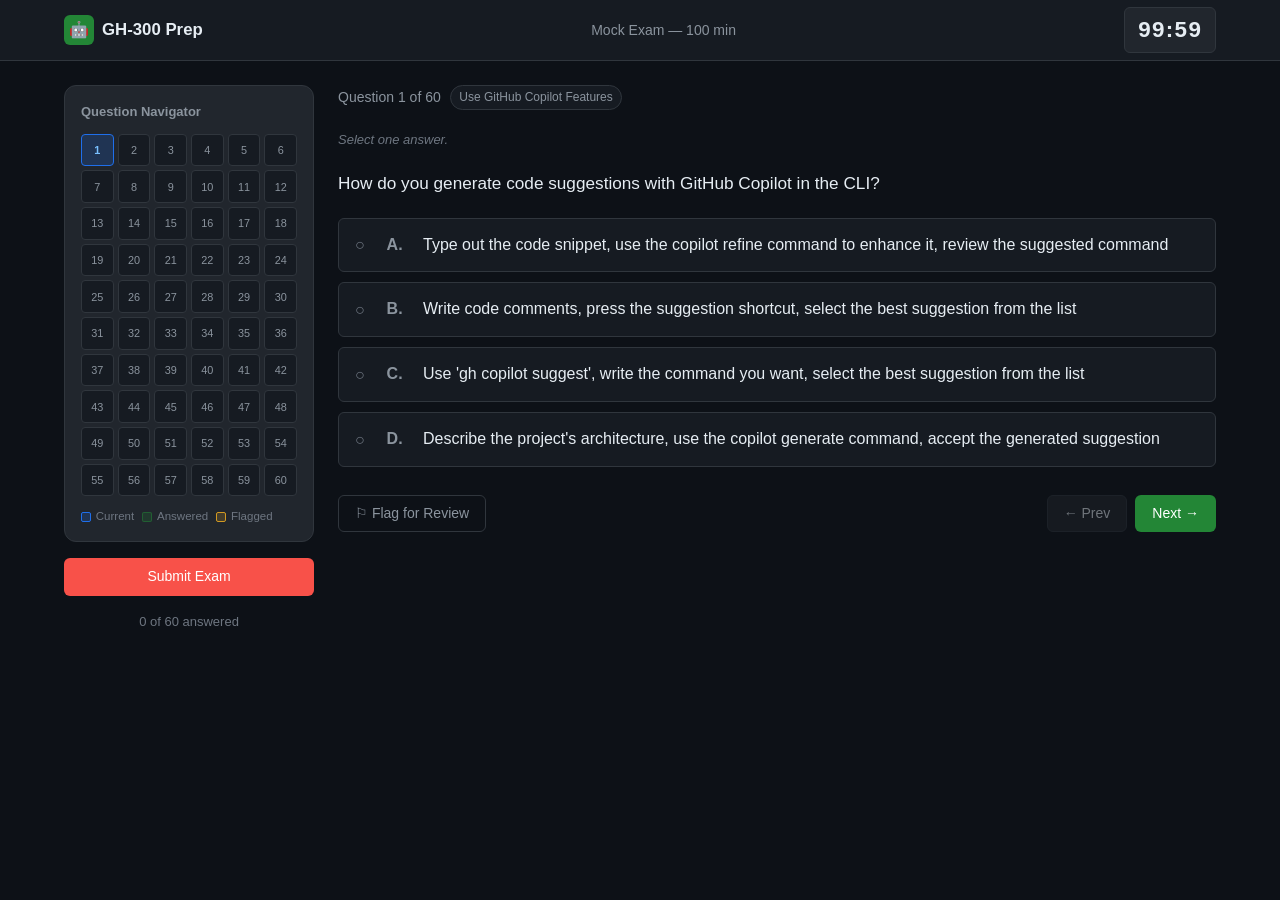
==== mock-exam.html @ 43407f2c "Initial commit: GH-300 study site with 123 questions" ====
<!DOCTYPE html>
<html lang="en">
<head>
  <meta charset="UTF-8">
  <meta name="viewport" content="width=device-width, initial-scale=1.0">
  <title>Mock Exam — GH-300 Prep</title>
  <link rel="icon" href="data:image/svg+xml,<svg xmlns='http://www.w3.org/2000/svg' viewBox='0 0 100 100'><text y='.9em' font-size='90'>🤖</text></svg>">
  <link rel="stylesheet" href="styles.css">
</head>
<body>

<header class="exam-header">
  <div class="container exam-header-inner">
    <a href="index.html" class="site-logo" onclick="return confirmLeave(event)">
      <div class="logo-icon">&#x1F916;</div>
      <span>GH-300 Prep</span>
    </a>
    <span style="font-size:0.875rem;color:var(--text-secondary);font-weight:500">Mock Exam — 100 min</span>
    <div class="exam-timer" id="timer">100:00</div>
  </div>
</header>

<div class="container">
  <div class="exam-layout">

    <!-- Sidebar -->
    <aside class="exam-sidebar">
      <div class="card" style="padding:1rem">
        <div style="font-size:0.8125rem;font-weight:600;color:var(--text-secondary)">Question Navigator</div>
        <div class="navigator-grid" id="nav-grid"></div>
        <div class="nav-legend">
          <div class="legend-item">
            <div class="legend-dot" style="background:rgba(31,111,235,0.2);border-color:var(--blue)"></div>Current
          </div>
          <div class="legend-item">
            <div class="legend-dot" style="background:rgba(35,134,54,0.2);border-color:rgba(35,134,54,0.5)"></div>Answered
          </div>
          <div class="legend-item">
            <div class="legend-dot" style="background:rgba(210,153,34,0.2);border-color:#d29922"></div>Flagged
          </div>
        </div>
      </div>
      <button class="btn btn-danger w-full" id="submit-btn" onclick="confirmSubmit()">Submit Exam</button>
      <div id="sidebar-progress" style="font-size:0.8125rem;color:var(--text-muted);text-align:center"></div>
    </aside>

    <!-- Question -->
    <main>
      <div id="question-container" class="question-area"></div>
    </main>

  </div>
</div>

<!-- Results Modal -->
<div class="modal-overlay hidden" id="results-modal">
  <div class="modal">
    <div class="modal-header">
      <span class="modal-title">Exam Results</span>
      <div style="display:flex;gap:0.75rem">
        <a href="index.html" class="btn btn-outline btn-sm">Home</a>
        <a href="mock-exam.html" class="btn btn-primary btn-sm">Retake</a>
      </div>
    </div>
    <div class="modal-body" id="results-body"></div>
  </div>
</div>

<script src="questions.js"></script>
<script>
// ── State ──────────────────────────────────────────────────
let examQuestions = [];
let userAnswers   = {};   // { index: number | number[] }
let flagged       = new Set();
let currentIndex  = 0;
let timeRemaining = 100 * 60;
let timerInterval = null;
let examFinished  = false;

// ── Init ───────────────────────────────────────────────────
window.addEventListener('DOMContentLoaded', () => {
  const qs = window.QUESTIONS || [];
  if (qs.length === 0) {
    document.getElementById('question-container').innerHTML =
      '<div class="empty-state"><div class="empty-state-icon">⚠️</div><p>No questions found. Make sure questions.js is present.</p></div>';
    return;
  }
  const shuffled = [...qs].sort(() => Math.random() - 0.5);
  examQuestions = shuffled.slice(0, Math.min(60, shuffled.length));
  buildNavigator();
  renderQuestion(0);
  startTimer();
});

// ── Timer ──────────────────────────────────────────────────
function startTimer() {
  updateTimerDisplay();
  timerInterval = setInterval(() => {
    timeRemaining--;
    updateTimerDisplay();
    if (timeRemaining <= 0) { clearInterval(timerInterval); submitExam(true); }
  }, 1000);
}

function updateTimerDisplay() {
  const m = Math.floor(timeRemaining / 60);
  const s = timeRemaining % 60;
  const el = document.getElementById('timer');
  el.textContent = `${String(m).padStart(2,'0')}:${String(s).padStart(2,'0')}`;
  el.classList.toggle('warning', timeRemaining <= 600);
}

// ── Navigator ──────────────────────────────────────────────
function buildNavigator() {
  const grid = document.getElementById('nav-grid');
  grid.innerHTML = examQuestions.map((_, i) =>
    `<button class="nav-box" id="nav-${i}" onclick="navigateTo(${i})">${i + 1}</button>`
  ).join('');
  updateNavigator();
}

function updateNavigator() {
  examQuestions.forEach((_, i) => {
    const box = document.getElementById(`nav-${i}`);
    if (!box) return;
    box.className = 'nav-box';
    const ans = userAnswers[i];
    const answered = ans !== undefined && ans !== null &&
      (typeof ans === 'number' || (Array.isArray(ans) && ans.length > 0));
    if (i === currentIndex) box.classList.add('current');
    if (answered)           box.classList.add('answered');
    if (flagged.has(i))     box.classList.add('flagged');
  });

  const answered = Object.values(userAnswers).filter(a =>
    a !== undefined && a !== null && (!Array.isArray(a) || a.length > 0)
  ).length;
  document.getElementById('sidebar-progress').textContent =
    `${answered} of ${examQuestions.length} answered`;
}

// ── Render Question ────────────────────────────────────────
function renderQuestion(index) {
  currentIndex = index;
  const q      = examQuestions[index];
  const isSingle = q.type === 'single';
  const answer   = userAnswers[index];

  const optionsHtml = q.options.map((opt, i) => {
    const letter = String.fromCharCode(65 + i);
    const selected = isSingle ? answer === i : (Array.isArray(answer) && answer.includes(i));
    return `<div class="option${selected ? ' selected' : ''}" onclick="selectAnswer(${index},${i})">
      <span class="option-marker">${isSingle ? (selected ? '●' : '○') : (selected ? '☑' : '☐')}</span>
      <span class="option-letter">${letter}.</span>
      <span class="option-text">${escHtml(opt)}</span>
    </div>`;
  }).join('');

  const isFlagged = flagged.has(index);
  document.getElementById('question-container').innerHTML = `
    <div class="question-meta">
      <span class="question-counter">Question ${index + 1} of ${examQuestions.length}</span>
      <span class="badge badge-muted">${escHtml(q.domain)}</span>
      ${isFlagged ? '<span class="badge badge-orange">⚑ Flagged</span>' : ''}
    </div>
    <p class="question-instruction">${isSingle ? 'Select one answer.' : 'Select all that apply.'}</p>
    <p class="question-text">${escHtml(q.question)}</p>
    <div class="options-list">${optionsHtml}</div>
    <div class="question-controls">
      <button class="btn btn-outline flag-btn${isFlagged ? ' flagged' : ''}" onclick="toggleFlag(${index})">
        ${isFlagged ? '⚑ Unflag' : '⚐ Flag for Review'}
      </button>
      <div style="display:flex;gap:0.5rem">
        <button class="btn btn-secondary" onclick="navigateTo(${index - 1})"${index === 0 ? ' disabled' : ''}>← Prev</button>
        ${index < examQuestions.length - 1
          ? `<button class="btn btn-primary" onclick="navigateTo(${index + 1})">Next →</button>`
          : `<button class="btn btn-primary" onclick="confirmSubmit()">Review &amp; Submit</button>`}
      </div>
    </div>`;

  updateNavigator();
  window.scrollTo({ top: 0, behavior: 'smooth' });
}

// ── Answer Selection ───────────────────────────────────────
function selectAnswer(qIndex, optIndex) {
  const q = examQuestions[qIndex];
  if (q.type === 'single') {
    userAnswers[qIndex] = optIndex;
  } else {
    if (!Array.isArray(userAnswers[qIndex])) userAnswers[qIndex] = [];
    const arr = userAnswers[qIndex];
    const pos = arr.indexOf(optIndex);
    if (pos === -1) arr.push(optIndex); else arr.splice(pos, 1);
  }
  renderQuestion(qIndex);
}

function toggleFlag(index) {
  flagged.has(index) ? flagged.delete(index) : flagged.add(index);
  renderQuestion(index);
}

function navigateTo(index) {
  if (index < 0 || index >= examQuestions.length) return;
  renderQuestion(index);
}

// ── Submit ─────────────────────────────────────────────────
function confirmSubmit() {
  const answered = Object.values(userAnswers).filter(a =>
    a !== undefined && a !== null && (!Array.isArray(a) || a.length > 0)
  ).length;
  const unanswered = examQuestions.length - answered;
  let msg = `Submit your exam?\n\nAnswered: ${answered}/${examQuestions.length}`;
  if (unanswered > 0) msg += `\nUnanswered: ${unanswered}`;
  if (flagged.size  > 0) msg += `\nFlagged for review: ${flagged.size}`;
  msg += '\n\nThis action cannot be undone.';
  if (confirm(msg)) submitExam(false);
}

function submitExam(auto) {
  if (examFinished) return;
  examFinished = true;
  clearInterval(timerInterval);
  document.getElementById('submit-btn').disabled = true;
  const results = calculateResults();
  saveToHistory(results);
  showResults(results);
}

// ── Scoring ────────────────────────────────────────────────
function calculateResults() {
  let totalCorrect = 0;
  const domainScores  = {};
  const questionResults = [];

  examQuestions.forEach((q, i) => {
    const answer = userAnswers[i];
    let isCorrect = false;

    if (q.type === 'single') {
      isCorrect = answer === q.correct;
    } else {
      const us = Array.isArray(answer) ? [...answer].sort().join(',') : '';
      const cs = [...q.correct].sort().join(',');
      isCorrect = us === cs;
    }

    if (isCorrect) totalCorrect++;
    if (!domainScores[q.domain]) domainScores[q.domain] = { correct: 0, total: 0 };
    domainScores[q.domain].total++;
    if (isCorrect) domainScores[q.domain].correct++;
    questionResults.push({ q, i, answer, isCorrect });
  });

  const score = Math.round((totalCorrect / examQuestions.length) * 1000);
  return {
    score, passed: score >= 700,
    totalCorrect, total: examQuestions.length,
    domainScores, questionResults,
    timeTaken: 6000 - timeRemaining,
    date: new Date().toISOString()
  };
}

function saveToHistory(r) {
  const history = JSON.parse(localStorage.getItem('gh300_mock_history') || '[]');
  history.push({
    date: r.date, score: r.score, passed: r.passed,
    correct: r.totalCorrect, total: r.total,
    domainScores: r.domainScores
  });
  localStorage.setItem('gh300_mock_history', JSON.stringify(history));
}

// ── Results Modal ──────────────────────────────────────────
function showResults(r) {
  const tm = Math.floor(r.timeTaken / 60);
  const ts = r.timeTaken % 60;

  const domainHtml = Object.entries(r.domainScores).map(([d, data]) => {
    const pct = Math.round((data.correct / data.total) * 100);
    const col = pct >= 70 ? 'var(--green)' : '#f85149';
    return `<div class="domain-row">
      <div class="domain-row-header">
        <span class="domain-name">${escHtml(d)}</span>
        <span class="domain-pct">${data.correct}/${data.total} (${pct}%)</span>
      </div>
      <div class="progress-bar">
        <div class="progress-bar-fill" style="width:${pct}%;background:${col}"></div>
      </div>
    </div>`;
  }).join('');

  const reviewHtml = r.questionResults.map(({ q, i, answer, isCorrect }) => {
    const userText    = fmtAnswer(q, answer);
    const correctText = fmtCorrect(q);
    return `<div class="review-item ${isCorrect ? 'review-correct' : 'review-incorrect'}">
      <div class="review-meta">
        <span class="badge ${isCorrect ? 'badge-green' : 'badge-red'}">${isCorrect ? '✓ Correct' : '✗ Incorrect'}</span>
        <span class="badge badge-muted">${escHtml(q.domain)}</span>
        <span class="text-muted" style="font-size:0.78rem">Q${i + 1}</span>
      </div>
      <p class="review-question-text">${escHtml(q.question)}</p>
      ${!isCorrect ? `<p class="review-answer-label">Your answer: <span style="color:#ff7b72">${escHtml(userText || '(not answered)')}</span></p>` : ''}
      <p class="review-answer-label">Correct: <span style="color:var(--green-light)">${escHtml(correctText)}</span></p>
      <p class="review-explanation">${escHtml(q.explanation)}</p>
    </div>`;
  }).join('');

  document.getElementById('results-body').innerHTML = `
    <div class="score-display fade-in">
      <div class="score-number ${r.passed ? 'pass' : 'fail'}">${r.score}</div>
      <div class="score-verdict" style="color:${r.passed ? 'var(--green-light)' : '#ff7b72'}">${r.passed ? '✓ PASS' : '✗ FAIL'}</div>
      <div class="score-details">${r.totalCorrect} of ${r.total} correct &nbsp;·&nbsp; Time: ${tm}m ${ts}s &nbsp;·&nbsp; Pass mark: 700/1000</div>
    </div>
    <div>
      <h3 class="section-title mb-2">Domain Breakdown</h3>
      <div class="domain-breakdown">${domainHtml}</div>
    </div>
    <div>
      <h3 class="section-title mb-2">Answer Review</h3>
      <div class="review-list">${reviewHtml}</div>
    </div>
    <div style="display:flex;gap:0.75rem;justify-content:center;padding:1rem 0 0.5rem">
      <a href="index.html" class="btn btn-secondary">Back to Home</a>
      <a href="mock-exam.html" class="btn btn-primary">Take Another Exam</a>
    </div>`;

  document.getElementById('results-modal').classList.remove('hidden');
}

// ── Helpers ────────────────────────────────────────────────
function fmtAnswer(q, answer) {
  if (answer === undefined || answer === null) return null;
  if (q.type === 'single') {
    if (typeof answer !== 'number') return null;
    return `${String.fromCharCode(65 + answer)}. ${q.options[answer]}`;
  }
  if (!Array.isArray(answer) || answer.length === 0) return null;
  return [...answer].sort().map(i => `${String.fromCharCode(65 + i)}. ${q.options[i]}`).join('; ');
}

function fmtCorrect(q) {
  if (q.type === 'single') return `${String.fromCharCode(65 + q.correct)}. ${q.options[q.correct]}`;
  return [...q.correct].sort().map(i => `${String.fromCharCode(65 + i)}. ${q.options[i]}`).join('; ');
}

function escHtml(str) {
  if (!str && str !== 0) return '';
  return String(str)
    .replace(/&/g,'&amp;').replace(/</g,'&lt;').replace(/>/g,'&gt;')
    .replace(/"/g,'&quot;').replace(/'/g,'&#039;');
}

function confirmLeave(e) {
  if (!examFinished && examQuestions.length > 0) {
    if (!confirm('Leave the exam? Your progress and timer will be lost.')) {
      e.preventDefault(); return false;
    }
  }
  return true;
}
</script>
</body>
</html>
---- styles.css ----
:root {
  --bg-primary: #0d1117;
  --bg-secondary: #161b22;
  --bg-card: #21262d;
  --bg-hover: #2d333b;
  --green: #238636;
  --green-hover: #2ea043;
  --green-light: #56d364;
  --blue: #1f6feb;
  --red: #f85149;
  --orange: #d29922;
  --text-primary: #e6edf3;
  --text-secondary: #8b949e;
  --text-muted: #6e7681;
  --border: #30363d;
  --radius: 6px;
  --radius-lg: 12px;
}

*, *::before, *::after { box-sizing: border-box; margin: 0; padding: 0; }
html { font-size: 16px; scroll-behavior: smooth; }

body {
  font-family: -apple-system, BlinkMacSystemFont, 'Segoe UI', Roboto, 'Helvetica Neue', Arial, sans-serif;
  background: var(--bg-primary);
  color: var(--text-primary);
  line-height: 1.5;
  min-height: 100vh;
  display: flex;
  flex-direction: column;
}

.container { max-width: 1200px; margin: 0 auto; padding: 0 1.5rem; width: 100%; }
main { flex: 1; }

/* ── Header ── */
.site-header {
  background: var(--bg-secondary);
  border-bottom: 1px solid var(--border);
  position: sticky;
  top: 0;
  z-index: 100;
}
.header-inner {
  display: flex;
  align-items: center;
  justify-content: space-between;
  height: 60px;
  gap: 1rem;
}
.site-logo {
  display: flex;
  align-items: center;
  gap: 0.5rem;
  text-decoration: none;
  color: var(--text-primary);
  font-weight: 700;
  font-size: 1.05rem;
  white-space: nowrap;
}
.logo-icon {
  width: 30px;
  height: 30px;
  background: var(--green);
  border-radius: 6px;
  display: flex;
  align-items: center;
  justify-content: center;
  font-size: 1rem;
  flex-shrink: 0;
}
.site-nav { display: flex; gap: 0.25rem; align-items: center; }
.nav-link {
  color: var(--text-secondary);
  text-decoration: none;
  padding: 0.375rem 0.75rem;
  border-radius: var(--radius);
  font-size: 0.875rem;
  transition: background 0.2s, color 0.2s;
  white-space: nowrap;
}
.nav-link:hover, .nav-link.active { background: var(--bg-hover); color: var(--text-primary); }

/* ── Buttons ── */
.btn {
  display: inline-flex;
  align-items: center;
  gap: 0.375rem;
  padding: 0.5rem 1rem;
  border-radius: var(--radius);
  font-size: 0.875rem;
  font-weight: 500;
  text-decoration: none;
  cursor: pointer;
  border: 1px solid transparent;
  transition: background 0.15s, border-color 0.15s, color 0.15s;
  line-height: 1.4;
  white-space: nowrap;
}
.btn-primary { background: var(--green); color: #fff; }
.btn-primary:hover { background: var(--green-hover); }
.btn-secondary { background: var(--bg-card); color: var(--text-primary); border-color: var(--border); }
.btn-secondary:hover { background: var(--bg-hover); }
.btn-outline { background: transparent; color: var(--text-secondary); border-color: var(--border); }
.btn-outline:hover { background: var(--bg-card); color: var(--text-primary); }
.btn-danger { background: var(--red); color: #fff; }
.btn-danger:hover { opacity: 0.88; }
.btn-lg { padding: 0.75rem 1.5rem; font-size: 1rem; }
.btn-sm { padding: 0.25rem 0.625rem; font-size: 0.8125rem; }
.btn:disabled { opacity: 0.45; cursor: not-allowed; pointer-events: none; }
.w-full { width: 100%; justify-content: center; }

/* ── Cards ── */
.card {
  background: var(--bg-card);
  border: 1px solid var(--border);
  border-radius: var(--radius-lg);
  padding: 1.25rem;
}

/* ── Badges ── */
.badge {
  display: inline-flex;
  align-items: center;
  padding: 0.15rem 0.5rem;
  border-radius: 100px;
  font-size: 0.75rem;
  font-weight: 500;
}
.badge-green  { background: rgba(35,134,54,0.2);  color: var(--green-light); border: 1px solid rgba(35,134,54,0.4); }
.badge-red    { background: rgba(248,81,73,0.2);   color: #ff7b72; border: 1px solid rgba(248,81,73,0.4); }
.badge-blue   { background: rgba(31,111,235,0.2);  color: #79c0ff; border: 1px solid rgba(31,111,235,0.4); }
.badge-orange { background: rgba(210,153,34,0.2);  color: #e3b341; border: 1px solid rgba(210,153,34,0.4); }
.badge-muted  { background: var(--bg-secondary);   color: var(--text-secondary); border: 1px solid var(--border); }

/* ── Progress bar ── */
.progress-bar { height: 6px; background: var(--border); border-radius: 100px; overflow: hidden; }
.progress-bar-fill { height: 100%; background: var(--green); border-radius: 100px; transition: width 0.4s ease; }

/* ── Timer ── */
.exam-timer {
  font-size: 1.4rem;
  font-weight: 700;
  font-variant-numeric: tabular-nums;
  color: var(--text-primary);
  background: var(--bg-card);
  border: 1px solid var(--border);
  padding: 0.3rem 0.8rem;
  border-radius: var(--radius);
  letter-spacing: 0.06em;
}
.exam-timer.warning {
  color: var(--red);
  border-color: var(--red);
  animation: timer-pulse 1s ease-in-out infinite;
}
@keyframes timer-pulse {
  0%, 100% { opacity: 1; }
  50% { opacity: 0.65; }
}

/* ── Exam layout ── */
.exam-header {
  background: var(--bg-secondary);
  border-bottom: 1px solid var(--border);
  position: sticky;
  top: 0;
  z-index: 100;
}
.exam-header-inner {
  display: flex;
  align-items: center;
  justify-content: space-between;
  height: 60px;
  gap: 1rem;
}
.exam-layout {
  display: grid;
  grid-template-columns: 250px 1fr;
  gap: 1.5rem;
  padding: 1.5rem 0;
  align-items: start;
}
.exam-sidebar {
  position: sticky;
  top: calc(60px + 1.5rem);
  display: flex;
  flex-direction: column;
  gap: 1rem;
}
.navigator-grid {
  display: grid;
  grid-template-columns: repeat(6, 1fr);
  gap: 4px;
  margin-top: 0.75rem;
}
.nav-box {
  aspect-ratio: 1;
  border-radius: 4px;
  border: 1px solid var(--border);
  background: var(--bg-secondary);
  color: var(--text-secondary);
  font-size: 0.68rem;
  cursor: pointer;
  display: flex;
  align-items: center;
  justify-content: center;
  transition: all 0.12s;
  font-weight: 500;
}
.nav-box:hover { border-color: var(--green); color: var(--text-primary); }
.nav-box.answered { background: rgba(35,134,54,0.2); border-color: rgba(35,134,54,0.5); color: var(--green-light); }
.nav-box.flagged  { background: rgba(210,153,34,0.2); border-color: #d29922; color: #e3b341; }
.nav-box.current  { border-color: var(--blue); background: rgba(31,111,235,0.2); color: #79c0ff; font-weight: 700; }

.nav-legend {
  display: flex;
  flex-wrap: wrap;
  gap: 0.5rem;
  margin-top: 0.75rem;
  font-size: 0.72rem;
  color: var(--text-muted);
}
.legend-item { display: flex; align-items: center; gap: 0.3rem; }
.legend-dot { width: 10px; height: 10px; border-radius: 2px; border: 1px solid; flex-shrink: 0; }

/* ── Question area ── */
.question-area { display: flex; flex-direction: column; gap: 1.25rem; }
.question-meta { display: flex; align-items: center; gap: 0.6rem; flex-wrap: wrap; }
.question-counter { font-size: 0.875rem; color: var(--text-secondary); }
.question-instruction { font-size: 0.8125rem; color: var(--text-muted); font-style: italic; }
.question-text { font-size: 1.075rem; line-height: 1.65; color: var(--text-primary); }

/* ── Options ── */
.options-list { display: flex; flex-direction: column; gap: 0.625rem; }
.option {
  display: flex;
  align-items: flex-start;
  gap: 0.875rem;
  padding: 0.875rem 1rem;
  border: 1px solid var(--border);
  border-radius: var(--radius);
  cursor: pointer;
  background: var(--bg-secondary);
  transition: all 0.12s;
}
.option:hover { border-color: var(--green); background: var(--bg-hover); }
.option.selected { border-color: var(--green); background: rgba(35,134,54,0.1); }
.option.correct   { border-color: #56d364; background: rgba(86,211,100,0.1); }
.option.incorrect { border-color: var(--red); background: rgba(248,81,73,0.1); }
.option.missed    { border-color: #56d364; background: rgba(86,211,100,0.06); }
.option-marker { font-size: 1rem; color: var(--text-muted); min-width: 1.1rem; margin-top: 0.05rem; }
.option.selected .option-marker { color: var(--green); }
.option-letter { font-weight: 600; color: var(--text-secondary); min-width: 1.4rem; }
.option-text { flex: 1; }

.question-controls {
  display: flex;
  align-items: center;
  justify-content: space-between;
  gap: 1rem;
  flex-wrap: wrap;
  padding-top: 0.5rem;
}
.flag-btn.flagged { color: #e3b341; border-color: #d29922; background: rgba(210,153,34,0.1); }

/* ── Modal ── */
.modal-overlay {
  position: fixed;
  inset: 0;
  background: rgba(0,0,0,0.82);
  z-index: 1000;
  display: flex;
  align-items: flex-start;
  justify-content: center;
  padding: 1.5rem;
  overflow-y: auto;
}
.modal-overlay.hidden { display: none; }
.modal {
  background: var(--bg-secondary);
  border: 1px solid var(--border);
  border-radius: var(--radius-lg);
  max-width: 820px;
  width: 100%;
  margin: auto;
}
.modal-header {
  padding: 1.25rem 1.5rem;
  border-bottom: 1px solid var(--border);
  display: flex;
  align-items: center;
  justify-content: space-between;
  position: sticky;
  top: 0;
  background: var(--bg-secondary);
  z-index: 1;
  border-radius: var(--radius-lg) var(--radius-lg) 0 0;
}
.modal-title { font-size: 1.125rem; font-weight: 700; }
.modal-body { padding: 1.5rem; display: flex; flex-direction: column; gap: 1.5rem; }

/* ── Score display ── */
.score-display { text-align: center; padding: 1.5rem; }
.score-number { font-size: 4rem; font-weight: 800; line-height: 1; margin-bottom: 0.5rem; }
.score-number.pass { color: var(--green-light); }
.score-number.fail { color: #ff7b72; }
.score-verdict { font-size: 1.25rem; font-weight: 600; margin-bottom: 0.375rem; }
.score-details { font-size: 0.875rem; color: var(--text-secondary); }

.domain-breakdown { display: flex; flex-direction: column; gap: 0.875rem; }
.domain-row { display: flex; flex-direction: column; gap: 0.35rem; }
.domain-row-header { display: flex; justify-content: space-between; font-size: 0.875rem; }
.domain-name { color: var(--text-primary); }
.domain-pct { color: var(--text-secondary); font-weight: 500; }

.review-list { display: flex; flex-direction: column; gap: 1rem; }
.review-item {
  padding: 1rem;
  border: 1px solid var(--border);
  border-radius: var(--radius);
  background: var(--bg-card);
}
.review-item.review-correct { border-color: rgba(86,211,100,0.25); }
.review-item.review-incorrect { border-color: rgba(248,81,73,0.25); }
.review-meta { display: flex; gap: 0.45rem; margin-bottom: 0.625rem; flex-wrap: wrap; align-items: center; }
.review-question-text { font-size: 0.9375rem; margin-bottom: 0.5rem; color: var(--text-primary); line-height: 1.55; }
.review-answer-label { font-size: 0.8125rem; color: var(--text-secondary); margin-top: 0.375rem; }
.review-explanation {
  font-size: 0.875rem;
  color: var(--text-secondary);
  line-height: 1.6;
  padding: 0.75rem;
  background: var(--bg-secondary);
  border-radius: var(--radius);
  margin-top: 0.625rem;
  border-left: 3px solid var(--green);
}

/* ── Hero (index) ── */
.hero { padding: 4rem 0 2.5rem; text-align: center; }
.hero-eyebrow {
  font-size: 0.8125rem;
  text-transform: uppercase;
  letter-spacing: 0.12em;
  color: var(--green);
  font-weight: 600;
  margin-bottom: 0.875rem;
}
.hero-title {
  font-size: clamp(1.75rem, 4vw, 2.5rem);
  font-weight: 800;
  line-height: 1.2;
  margin-bottom: 1rem;
}
.hero-title .accent { color: var(--green); }
.hero-subtitle {
  font-size: 1.0625rem;
  color: var(--text-secondary);
  max-width: 540px;
  margin: 0 auto 2rem;
  line-height: 1.6;
}
.hero-cta { display: flex; gap: 0.75rem; justify-content: center; flex-wrap: wrap; }

.exam-info-strip {
  display: grid;
  grid-template-columns: repeat(auto-fit, minmax(130px, 1fr));
  gap: 1rem;
  padding: 1.75rem 0;
  border-top: 1px solid var(--border);
  border-bottom: 1px solid var(--border);
  margin-bottom: 2.5rem;
}
.exam-info-item { text-align: center; }
.exam-info-value { font-size: 1.4rem; font-weight: 700; margin-bottom: 0.2rem; }
.exam-info-label { font-size: 0.8rem; color: var(--text-muted); }

.domain-grid {
  display: grid;
  grid-template-columns: repeat(auto-fill, minmax(280px, 1fr));
  gap: 1rem;
  margin-bottom: 2.5rem;
}
.domain-card { display: flex; align-items: flex-start; gap: 1rem; }
.domain-card-body { flex: 1; min-width: 0; }
.domain-card-name { font-size: 0.9375rem; font-weight: 600; margin-bottom: 0.2rem; }
.domain-card-weight { font-size: 0.8125rem; color: var(--text-muted); margin-bottom: 0.625rem; }

.section-header {
  display: flex;
  align-items: center;
  justify-content: space-between;
  margin-bottom: 1.25rem;
}
.section-title { font-size: 1.125rem; font-weight: 700; }

.history-grid {
  display: grid;
  grid-template-columns: repeat(auto-fill, minmax(220px, 1fr));
  gap: 1rem;
}
.history-score { font-size: 2rem; font-weight: 800; }
.history-score.pass { color: var(--green-light); }
.history-score.fail { color: #ff7b72; }

/* ── Flashcard / Drill ── */
.drill-layout {
  display: grid;
  grid-template-columns: 240px 1fr;
  gap: 1.5rem;
  padding: 1.5rem 0;
  align-items: start;
}
.drill-sidebar {
  position: sticky;
  top: calc(60px + 1.5rem);
  display: flex;
  flex-direction: column;
  gap: 1rem;
}
.domain-filter-btn {
  display: flex;
  align-items: center;
  justify-content: space-between;
  width: 100%;
  padding: 0.5rem 0.75rem;
  background: none;
  border: 1px solid transparent;
  border-radius: var(--radius);
  color: var(--text-secondary);
  cursor: pointer;
  font-size: 0.875rem;
  text-align: left;
  transition: all 0.12s;
}
.domain-filter-btn:hover { background: var(--bg-hover); color: var(--text-primary); }
.domain-filter-btn.active {
  background: rgba(35,134,54,0.1);
  border-color: rgba(35,134,54,0.3);
  color: var(--green-light);
}
.filter-count {
  font-size: 0.72rem;
  background: var(--bg-secondary);
  border: 1px solid var(--border);
  border-radius: 100px;
  padding: 0.1rem 0.4rem;
  min-width: 1.5rem;
  text-align: center;
}

.drill-stats-bar {
  display: flex;
  gap: 0;
  background: var(--bg-card);
  border: 1px solid var(--border);
  border-radius: var(--radius);
  overflow: hidden;
  width: 100%;
}
.drill-stat { text-align: center; flex: 1; padding: 0.75rem 0.5rem; }
.drill-stat + .drill-stat { border-left: 1px solid var(--border); }
.drill-stat-value { font-size: 1.25rem; font-weight: 700; }
.drill-stat-label { font-size: 0.72rem; color: var(--text-muted); }

.flashcard-container { perspective: 1000px; width: 100%; }
.flashcard {
  position: relative;
  width: 100%;
  height: 420px;
  transform-style: preserve-3d;
  transition: transform 0.5s cubic-bezier(.4,0,.2,1);
  cursor: pointer;
}
.flashcard.flipped { transform: rotateY(180deg); }
.flashcard-face {
  position: absolute;
  top: 0; left: 0;
  width: 100%; height: 100%;
  backface-visibility: hidden;
  -webkit-backface-visibility: hidden;
  background: var(--bg-card);
  border: 1px solid var(--border);
  border-radius: var(--radius-lg);
  padding: 2rem;
  display: flex;
  flex-direction: column;
  overflow-y: auto;
}
.flashcard-back {
  transform: rotateY(180deg);
  background: var(--bg-secondary);
}
.flashcard-label {
  font-size: 0.72rem;
  text-transform: uppercase;
  letter-spacing: 0.1em;
  color: var(--text-muted);
  margin-bottom: 0.875rem;
}
.flashcard-question { font-size: 1.075rem; line-height: 1.65; flex: 1; }

.card-area { display: flex; flex-direction: column; gap: 1rem; align-items: center; }
.drill-actions { display: flex; gap: 0.75rem; justify-content: center; flex-wrap: wrap; }
.click-hint { font-size: 0.8125rem; color: var(--text-muted); text-align: center; }

/* ── Diagnostic ── */
.diagnostic-progress-wrap {
  display: flex;
  align-items: center;
  gap: 1rem;
  margin-bottom: 1.5rem;
}
.diagnostic-progress-label { font-size: 0.875rem; color: var(--text-secondary); white-space: nowrap; }

.domain-result-row {
  display: flex;
  align-items: center;
  gap: 1rem;
  padding: 0.75rem 0;
  border-bottom: 1px solid var(--border);
}
.domain-result-row:last-child { border-bottom: none; }
.domain-result-name { flex: 2; font-size: 0.875rem; min-width: 0; }
.domain-result-bar { flex: 3; }
.domain-result-pct { font-size: 0.875rem; font-weight: 600; min-width: 2.8rem; text-align: right; }

.reco-list { display: flex; flex-direction: column; gap: 0.5rem; }
.reco-item {
  display: flex;
  align-items: center;
  gap: 0.75rem;
  padding: 0.75rem;
  border: 1px solid var(--border);
  border-radius: var(--radius);
  font-size: 0.875rem;
}

/* ── Footer ── */
.site-footer {
  background: var(--bg-secondary);
  border-top: 1px solid var(--border);
  padding: 2.5rem 0;
  margin-top: auto;
}
.footer-grid {
  display: grid;
  grid-template-columns: repeat(auto-fit, minmax(190px, 1fr));
  gap: 2rem;
  margin-bottom: 1.75rem;
}
.footer-title {
  font-size: 0.8rem;
  font-weight: 600;
  text-transform: uppercase;
  letter-spacing: 0.08em;
  color: var(--text-muted);
  margin-bottom: 0.75rem;
}
.footer-links { display: flex; flex-direction: column; gap: 0.5rem; }
.footer-link { color: var(--text-secondary); text-decoration: none; font-size: 0.875rem; transition: color 0.15s; }
.footer-link:hover { color: var(--text-primary); }
.footer-disclaimer {
  font-size: 0.8125rem;
  color: var(--text-muted);
  padding-top: 1.5rem;
  border-top: 1px solid var(--border);
  line-height: 1.6;
}

/* ── Utilities ── */
.flex { display: flex; }
.items-center { align-items: center; }
.justify-between { justify-content: space-between; }
.gap-1 { gap: 0.5rem; }
.gap-2 { gap: 1rem; }
.flex-wrap { flex-wrap: wrap; }
.mb-1 { margin-bottom: 0.5rem; }
.mb-2 { margin-bottom: 1rem; }
.mb-3 { margin-bottom: 1.5rem; }
.mt-1 { margin-top: 0.5rem; }
.mt-2 { margin-top: 1rem; }
.text-muted { color: var(--text-muted); }
.text-secondary { color: var(--text-secondary); }
.text-green { color: var(--green-light); }
.text-red { color: #ff7b72; }
.text-center { text-align: center; }
.hidden { display: none !important; }

.page-hero { padding: 2rem 0 1.5rem; border-bottom: 1px solid var(--border); margin-bottom: 2rem; }
.page-title { font-size: 1.5rem; font-weight: 700; margin-bottom: 0.3rem; }
.page-subtitle { color: var(--text-secondary); font-size: 0.9375rem; }

.empty-state { text-align: center; padding: 4rem 2rem; color: var(--text-muted); }
.empty-state-icon { font-size: 3rem; margin-bottom: 1rem; }

@keyframes fadeInUp {
  from { opacity: 0; transform: translateY(12px); }
  to { opacity: 1; transform: translateY(0); }
}
.fade-in { animation: fadeInUp 0.35s ease forwards; }

/* ── Responsive ── */
@media (max-width: 768px) {
  .exam-layout, .drill-layout {
    grid-template-columns: 1fr;
  }
  .exam-sidebar, .drill-sidebar {
    position: static;
    order: -1;
  }
  .navigator-grid { grid-template-columns: repeat(10, 1fr); }
  .hero { padding: 2.5rem 0 1.75rem; }
  .exam-header-inner .site-logo span { display: none; }
}
@media (max-width: 560px) {
  .site-nav .nav-link { padding: 0.375rem 0.5rem; font-size: 0.8125rem; }
  .navigator-grid { grid-template-columns: repeat(8, 1fr); }
  .question-controls { flex-direction: column; }
  .question-controls > div { width: 100%; display: flex; gap: 0.5rem; }
  .question-controls > div .btn { flex: 1; justify-content: center; }
  .flashcard { height: 480px; }
  .exam-info-strip { grid-template-columns: repeat(3, 1fr); }
}
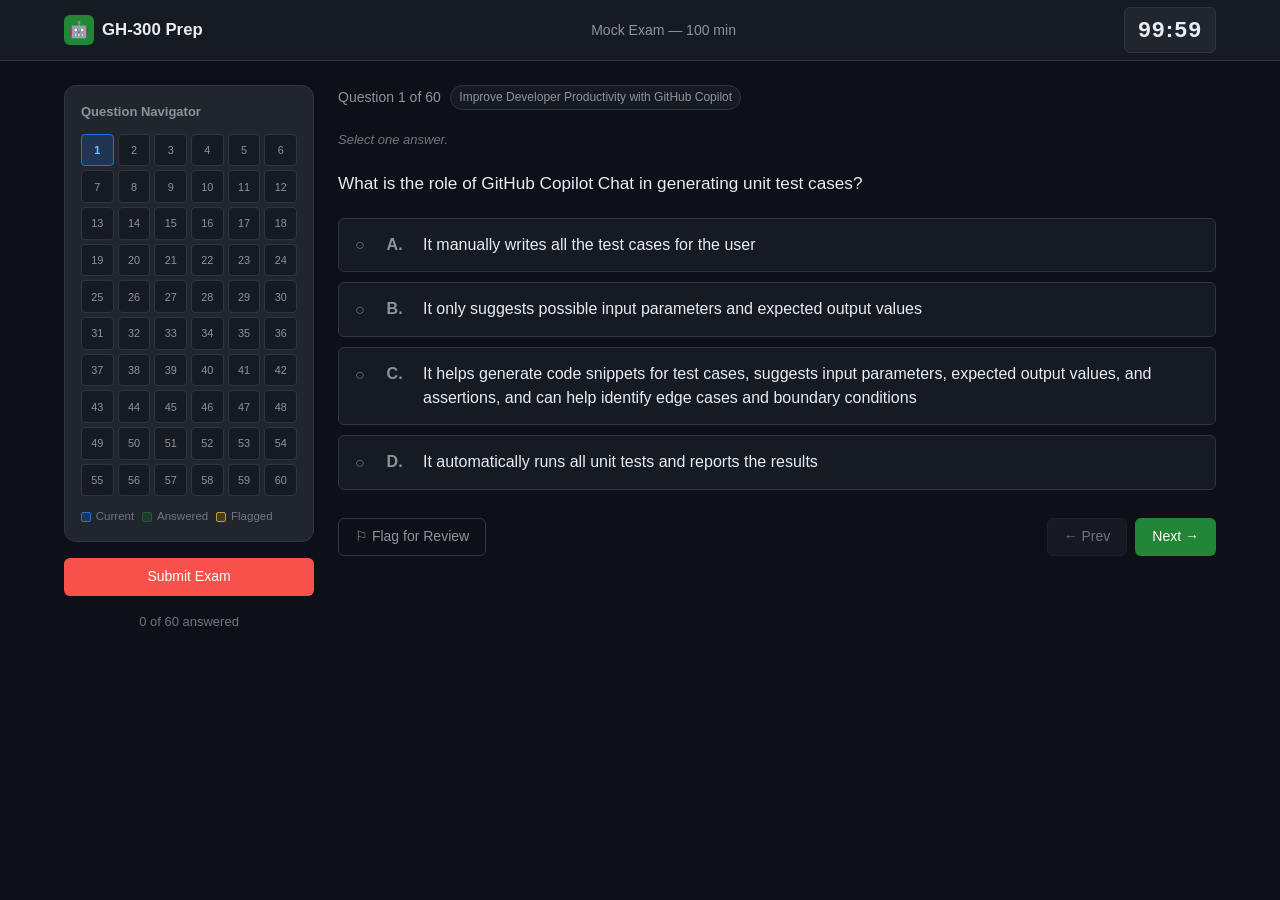
==== commit c144a313: "Enforce multi-select answer count: hard block in diagnostic, counter in mock exam" ====
--- a/mock-exam.html
+++ b/mock-exam.html
@@ -157,15 +157,23 @@
   }).join('');
 
   const isFlagged = flagged.has(index);
+  const required     = isSingle ? 1 : q.correct.length;
+  const selectedCount = Array.isArray(answer) ? answer.length : (typeof answer === 'number' ? 1 : 0);
+  const counterHtml  = isSingle ? '' : (() => {
+    const done = selectedCount >= required;
+    const col  = done ? 'var(--green-light)' : selectedCount > 0 ? '#e3b341' : 'var(--text-muted)';
+    return `<p style="font-size:0.8125rem;margin-top:0.5rem;color:${col}">${selectedCount} of ${required} selected${done ? ' ✓' : ''}</p>`;
+  })();
   document.getElementById('question-container').innerHTML = `
     <div class="question-meta">
       <span class="question-counter">Question ${index + 1} of ${examQuestions.length}</span>
       <span class="badge badge-muted">${escHtml(q.domain)}</span>
       ${isFlagged ? '<span class="badge badge-orange">⚑ Flagged</span>' : ''}
     </div>
-    <p class="question-instruction">${isSingle ? 'Select one answer.' : 'Select all that apply.'}</p>
+    <p class="question-instruction">${isSingle ? 'Select one answer.' : `Select ${required} answer${required > 1 ? 's' : ''}.`}</p>
     <p class="question-text">${escHtml(q.question)}</p>
     <div class="options-list">${optionsHtml}</div>
+    ${counterHtml}
     <div class="question-controls">
       <button class="btn btn-outline flag-btn${isFlagged ? ' flagged' : ''}" onclick="toggleFlag(${index})">
         ${isFlagged ? '⚑ Unflag' : '⚐ Flag for Review'}
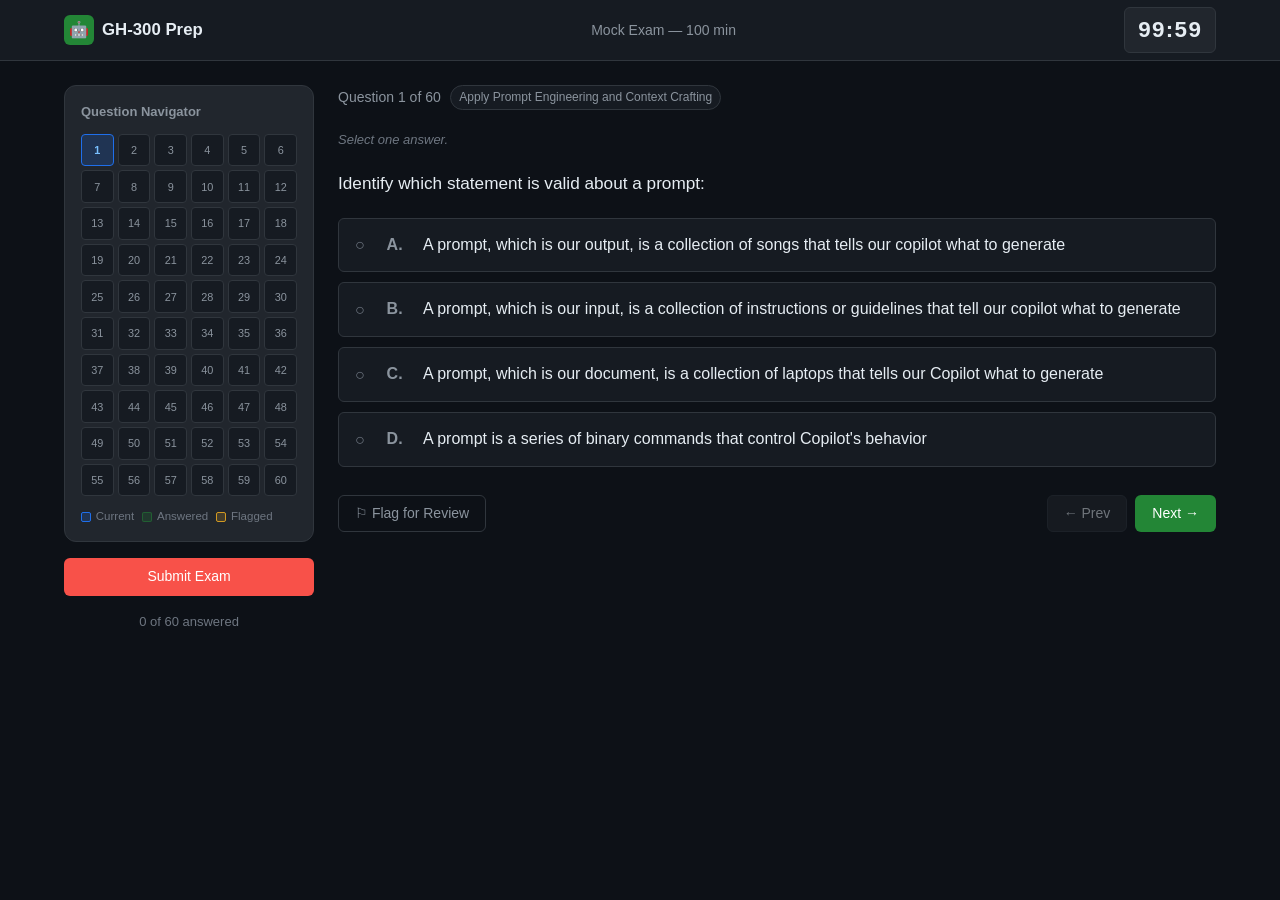
==== commit 659085ba: "Fix multi-select: cap selections at required count, require exact count for Next" ====
--- a/mock-exam.html
+++ b/mock-exam.html
@@ -146,10 +146,12 @@
   const isSingle = q.type === 'single';
   const answer   = userAnswers[index];
 
+  const atLimit    = !isSingle && Array.isArray(answer) && answer.length >= q.correct.length;
   const optionsHtml = q.options.map((opt, i) => {
     const letter = String.fromCharCode(65 + i);
     const selected = isSingle ? answer === i : (Array.isArray(answer) && answer.includes(i));
-    return `<div class="option${selected ? ' selected' : ''}" onclick="selectAnswer(${index},${i})">
+    const dimmed   = atLimit && !selected;
+    return `<div class="option${selected ? ' selected' : ''}${dimmed ? ' opt-disabled' : ''}" onclick="selectAnswer(${index},${i})">
       <span class="option-marker">${isSingle ? (selected ? '●' : '○') : (selected ? '☑' : '☐')}</span>
       <span class="option-letter">${letter}.</span>
       <span class="option-text">${escHtml(opt)}</span>
@@ -199,7 +201,11 @@
     if (!Array.isArray(userAnswers[qIndex])) userAnswers[qIndex] = [];
     const arr = userAnswers[qIndex];
     const pos = arr.indexOf(optIndex);
-    if (pos === -1) arr.push(optIndex); else arr.splice(pos, 1);
+    if (pos === -1) {
+      if (arr.length < q.correct.length) arr.push(optIndex);
+    } else {
+      arr.splice(pos, 1);
+    }
   }
   renderQuestion(qIndex);
 }
--- a/styles.css
+++ b/styles.css
@@ -249,6 +249,7 @@
 .option.correct   { border-color: #56d364; background: rgba(86,211,100,0.1); }
 .option.incorrect { border-color: var(--red); background: rgba(248,81,73,0.1); }
 .option.missed    { border-color: #56d364; background: rgba(86,211,100,0.06); }
+.option.opt-disabled { opacity: 0.38; cursor: not-allowed; pointer-events: none; }
 .option-marker { font-size: 1rem; color: var(--text-muted); min-width: 1.1rem; margin-top: 0.05rem; }
 .option.selected .option-marker { color: var(--green); }
 .option-letter { font-weight: 600; color: var(--text-secondary); min-width: 1.4rem; }
